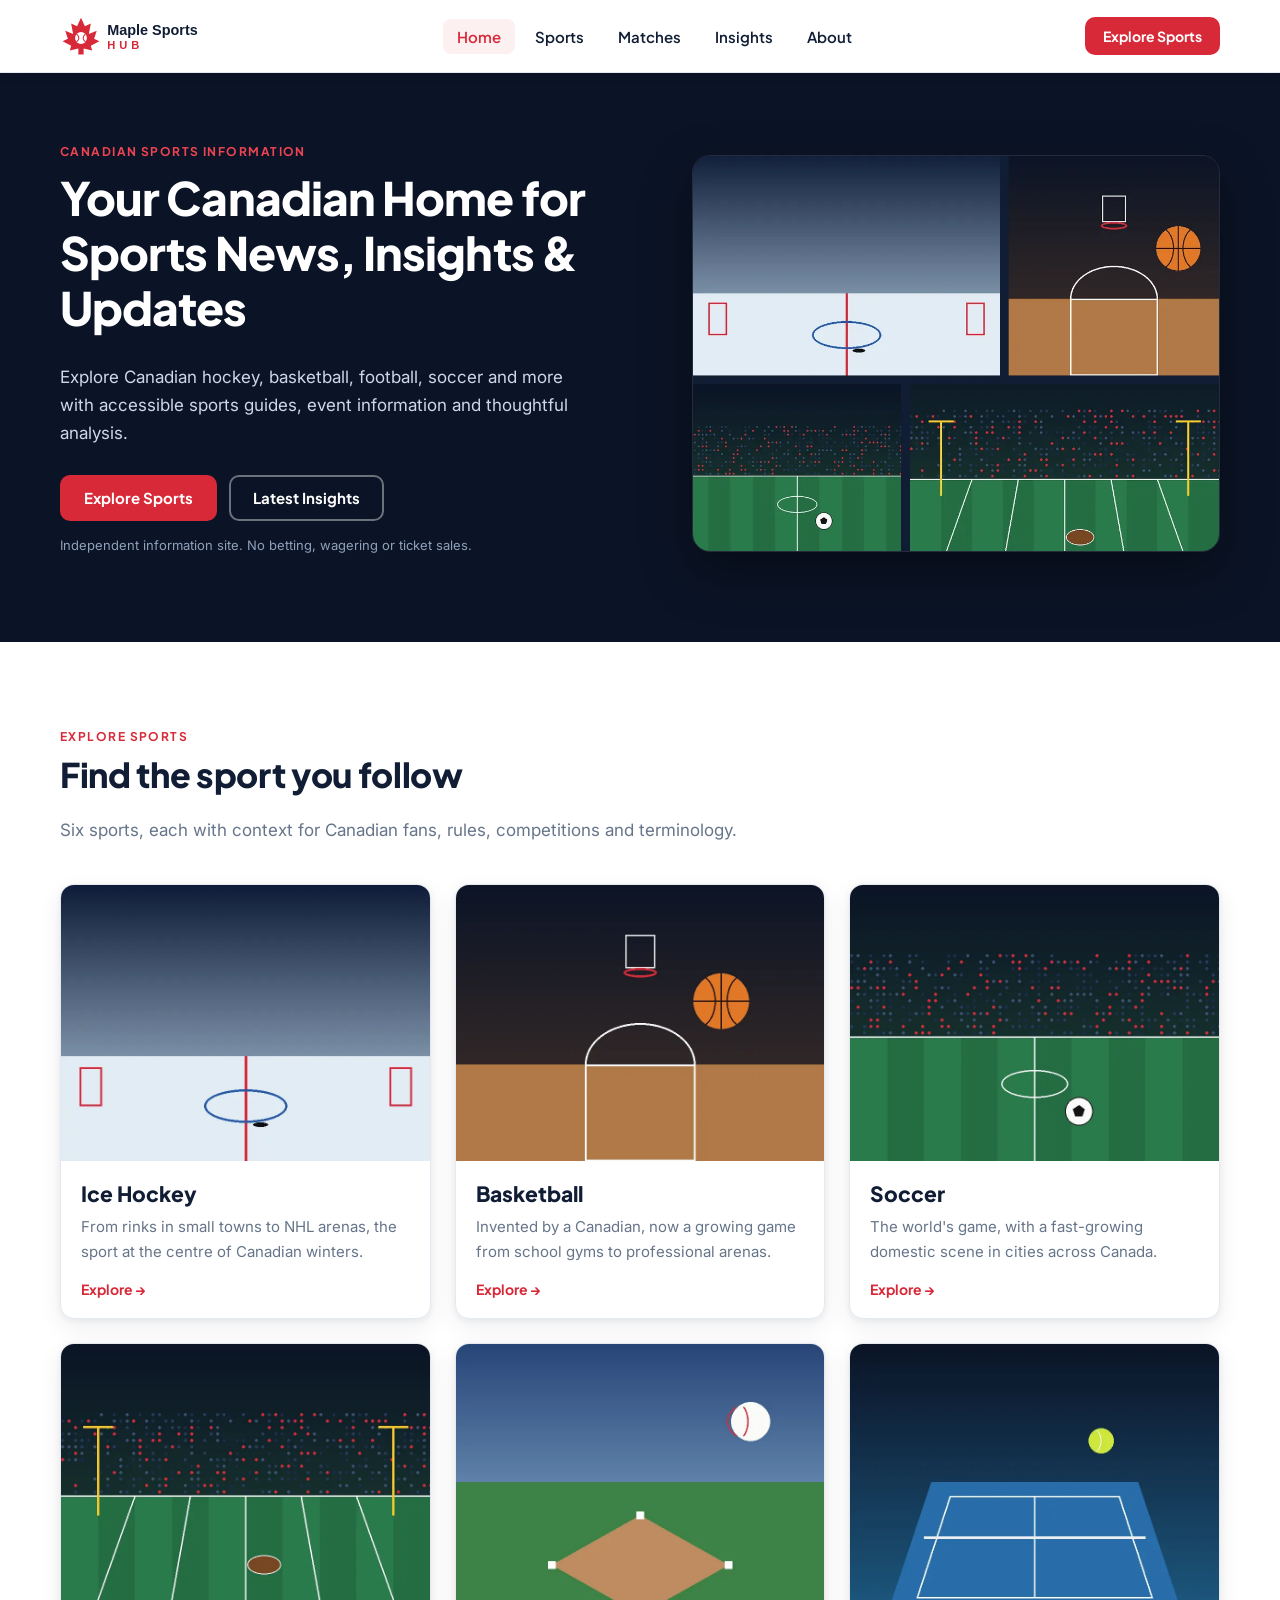
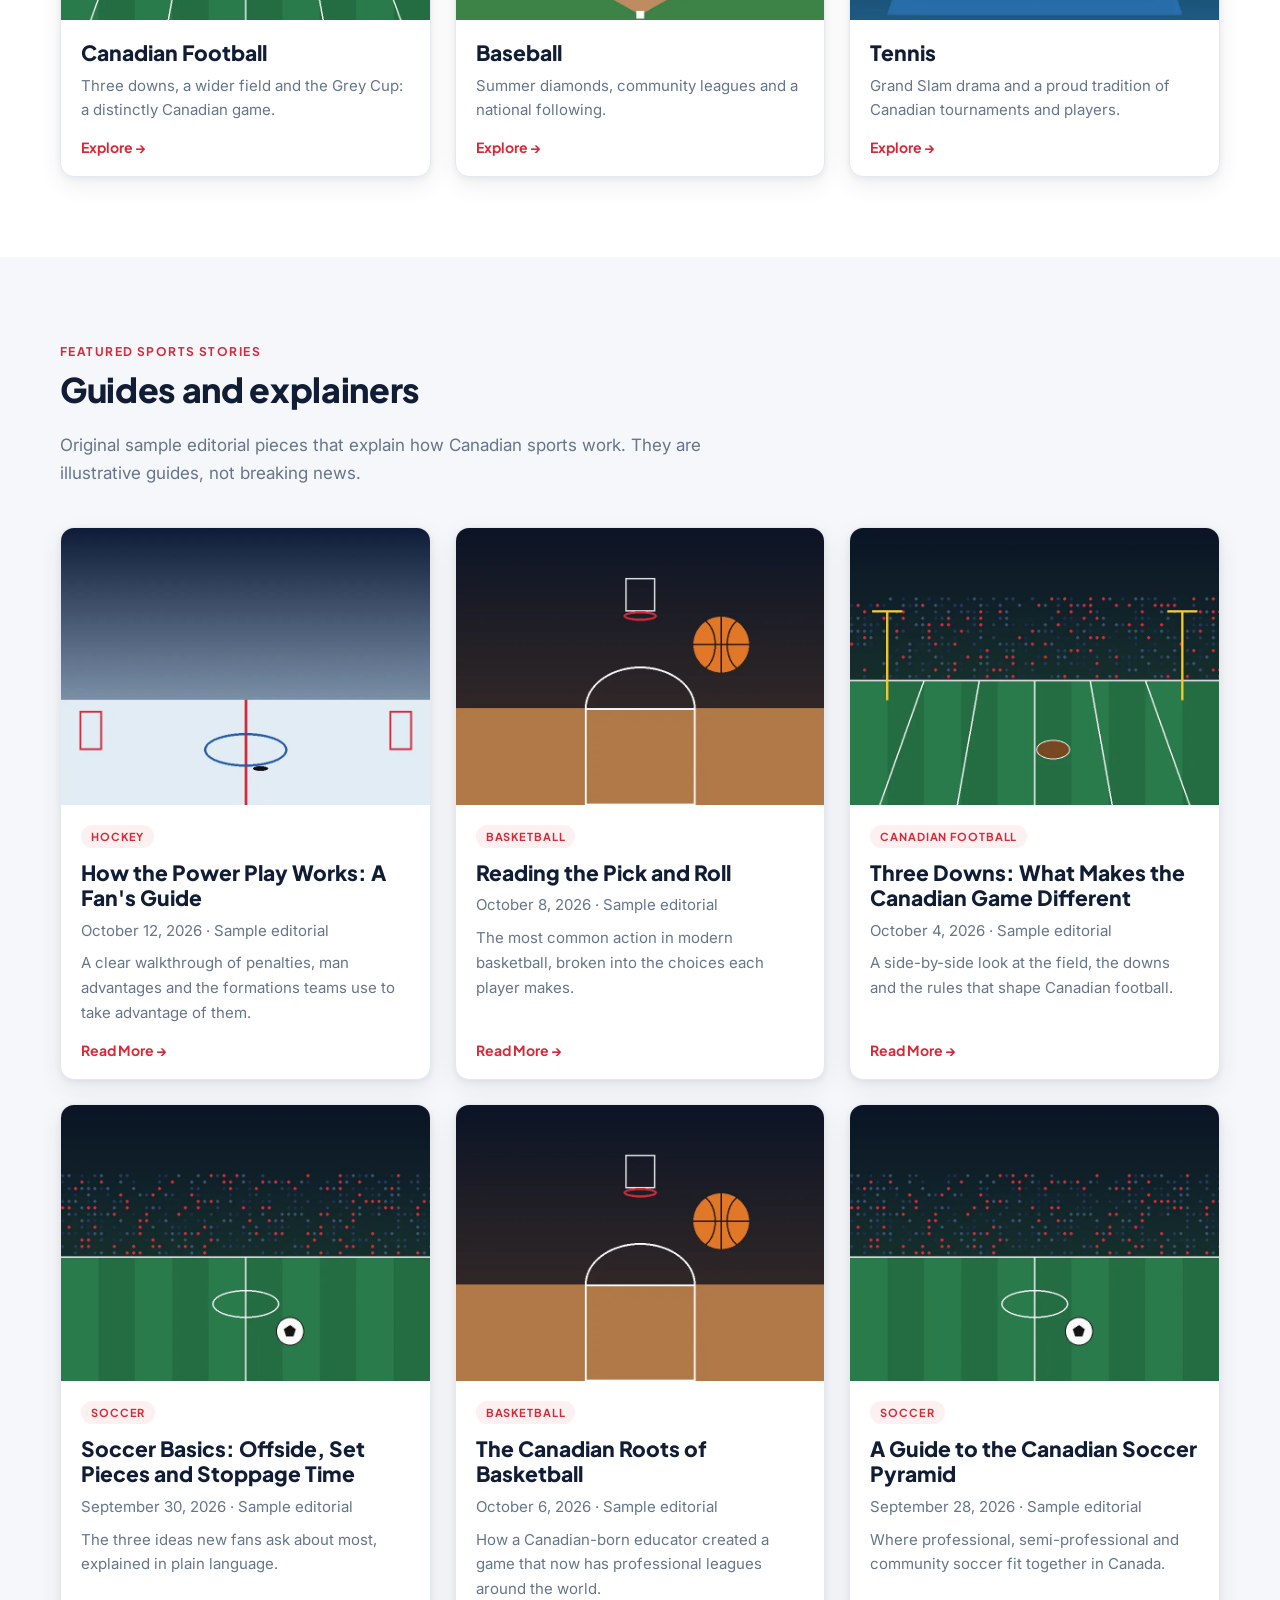
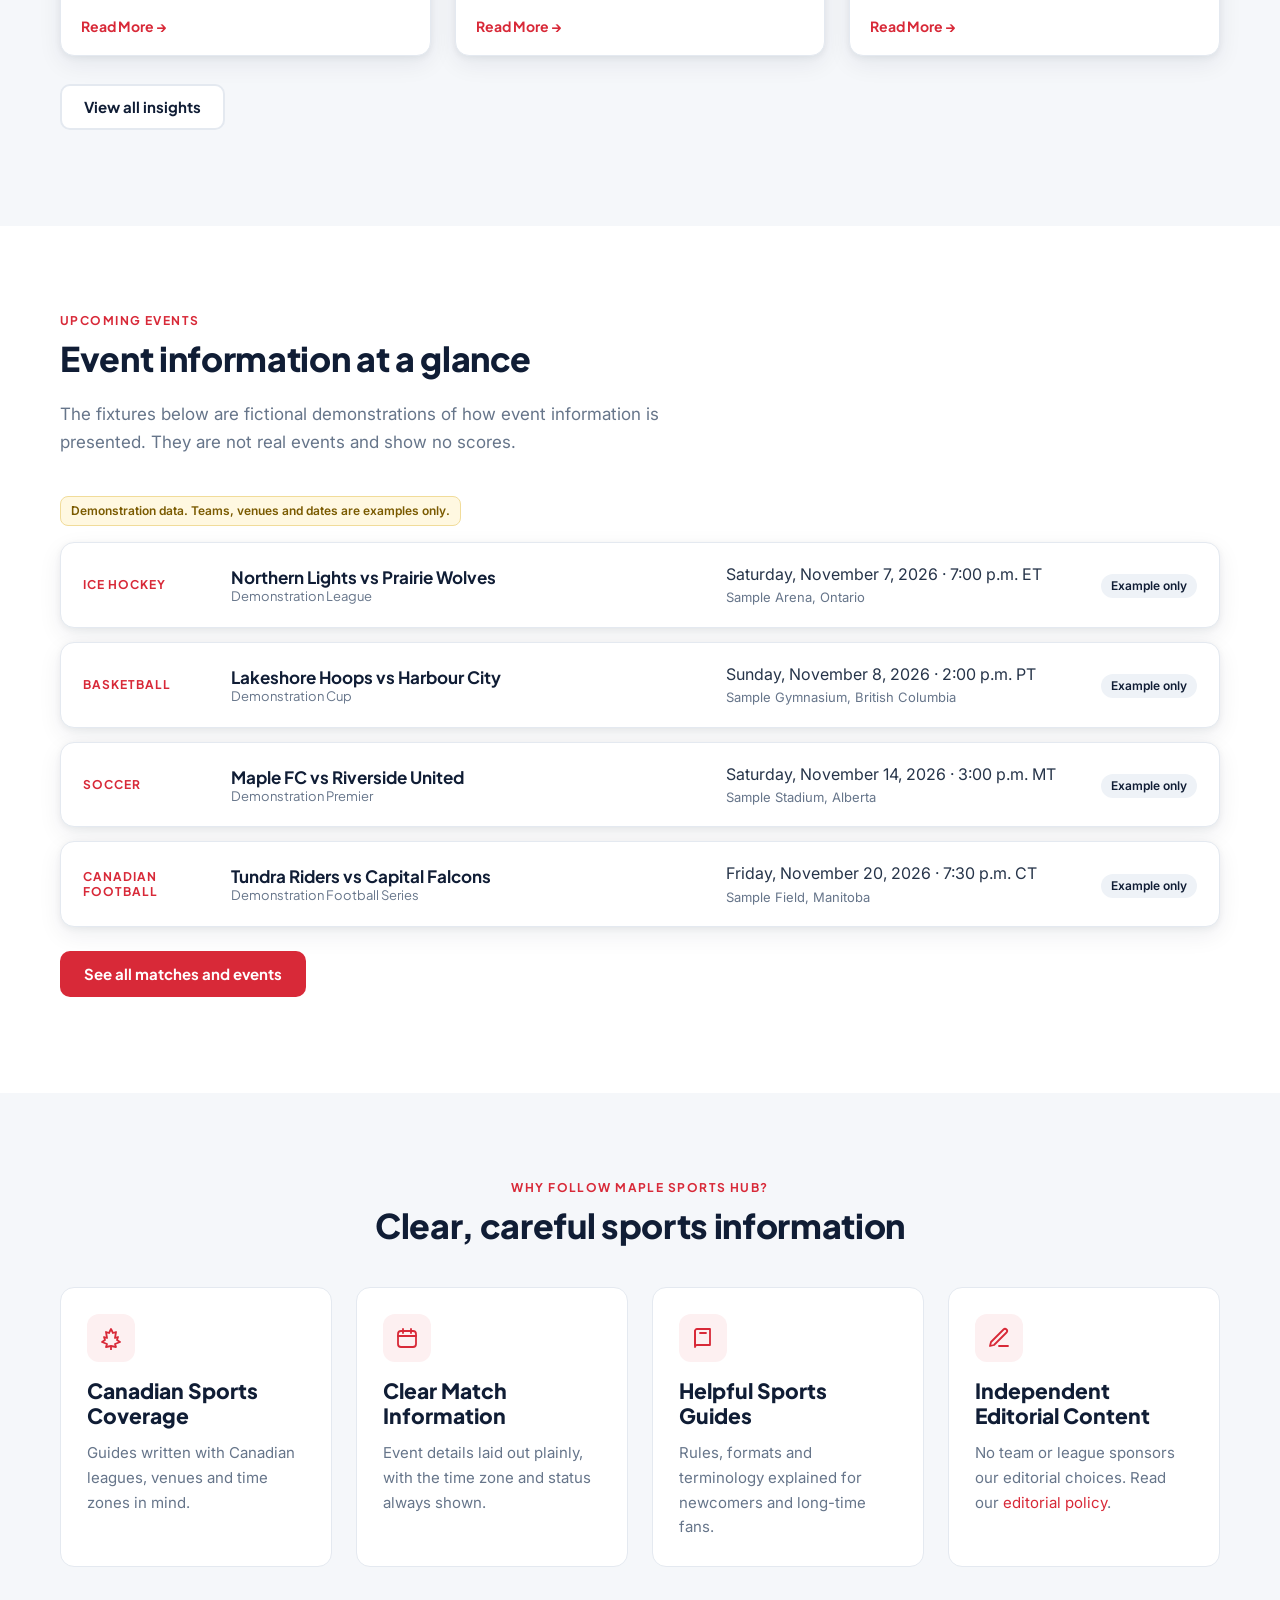
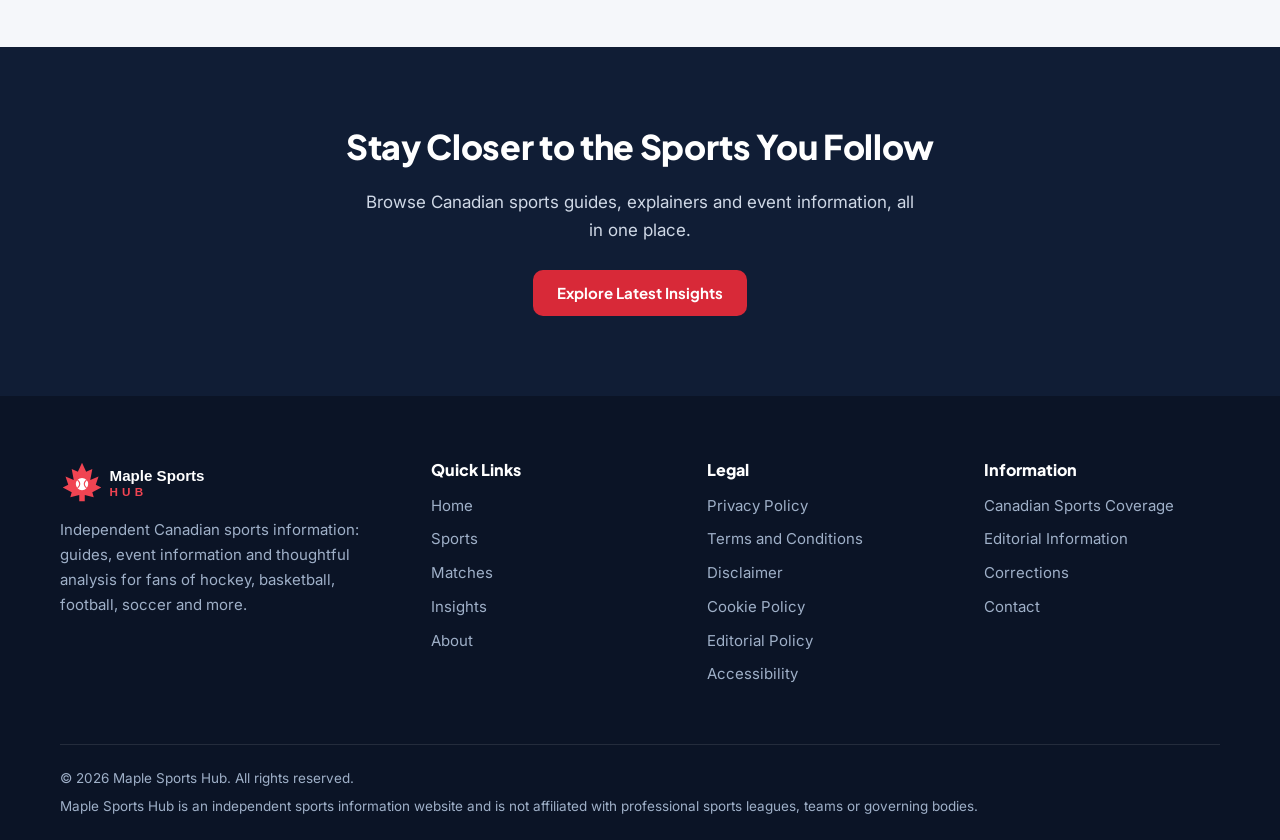
==== index.html @ 993fddc6 "Add files via upload" ====
<!DOCTYPE html>
<html lang="en-CA">
<head>
<meta charset="utf-8">
<meta name="viewport" content="width=device-width, initial-scale=1">
<title>Maple Sports Hub | Canadian Sports News, Guides & Insights</title>
<meta name="description" content="Explore Canadian hockey, basketball, football, soccer and more with accessible sports guides, event information and thoughtful analysis.">
<link rel="canonical" href="https://kritikatechbite.github.io/Tonysport/index.html">
<meta property="og:type" content="website"><meta property="og:site_name" content="Maple Sports Hub"><meta property="og:locale" content="en_CA">
<meta property="og:title" content="Maple Sports Hub | Canadian Sports News, Guides & Insights"><meta property="og:description" content="Explore Canadian hockey, basketball, football, soccer and more with accessible sports guides, event information and thoughtful analysis.">
<meta property="og:url" content="https://kritikatechbite.github.io/Tonysport/index.html"><meta property="og:image" content="https://kritikatechbite.github.io/Tonysport/assets/images/hero.webp">
<meta name="twitter:card" content="summary_large_image"><meta name="twitter:title" content="Maple Sports Hub | Canadian Sports News, Guides & Insights"><meta name="twitter:description" content="Explore Canadian hockey, basketball, football, soccer and more with accessible sports guides, event information and thoughtful analysis."><meta name="twitter:image" content="https://kritikatechbite.github.io/Tonysport/assets/images/hero.webp">
<meta name="theme-color" content="#101D35">
<link rel="icon" href="assets/images/favicon.svg" type="image/svg+xml"><link rel="icon" href="assets/images/favicon-32x32.png" sizes="32x32" type="image/png"><link rel="apple-touch-icon" href="assets/images/apple-touch-icon.png">
<link rel="preconnect" href="https://fonts.googleapis.com"><link rel="preconnect" href="https://fonts.gstatic.com" crossorigin>
<link href="https://fonts.googleapis.com/css2?family=Inter:wght@400;500;600&family=Plus+Jakarta+Sans:wght@600;700;800&display=swap" rel="stylesheet">
<link rel="stylesheet" href="assets/css/style.css"><link rel="stylesheet" href="assets/css/responsive.css">

<script type="application/ld+json">{"@context":"https://schema.org","@type":"WebSite","name":"Maple Sports Hub","url":"https://kritikatechbite.github.io/Tonysport/","inLanguage":"en-CA","description":"Independent Canadian sports information, guides and analysis."}</script>
</head>
<body>
<a class="skip" href="#main">Skip to main content</a>
<header class="site-header"><div class="container header-inner">
<a class="logo" href="index.html" aria-label="Maple Sports Hub home"><img src="assets/images/logo.svg" alt="Maple Sports Hub" width="156" height="40"></a>
<nav class="main-nav" id="site-nav" aria-label="Main"><ul class="nav-list"><li><a href="index.html" aria-current="page">Home</a></li><li><a href="sports.html">Sports</a></li><li><a href="matches.html">Matches</a></li><li><a href="insights.html">Insights</a></li><li><a href="about.html">About</a></li></ul></nav>
<a class="btn btn-primary btn-sm header-cta" href="sports.html">Explore Sports</a>
<button class="nav-toggle" aria-expanded="false" aria-controls="site-nav" aria-label="Open menu"><span></span></button>
</div></header>
<main id="main">
<section class="hero"><div class="container hero-grid">
<div><span class="eyebrow" style="color:#F04452">Canadian Sports Information</span>
<h1 class="fade-in">Your Canadian Home for Sports News, Insights &amp; Updates</h1>
<p class="lead fade-in d2">Explore Canadian hockey, basketball, football, soccer and more with accessible sports guides, event information and thoughtful analysis.</p>
<div class="hero-actions fade-in d2"><a class="btn btn-primary" href="sports.html">Explore Sports</a><a class="btn btn-outline" href="insights.html">Latest Insights</a></div>
<p class="hero-note">Independent information site. No betting, wagering or ticket sales.</p></div>
<div class="hero-img fade-in d2"><img src="assets/images/hero.webp" alt="Editorial collage illustrating ice hockey, basketball, soccer and football" width="960" height="720" fetchpriority="high"></div>
</div></section>
<section class="section"><div class="container">
<div class="section-head reveal"><span class="eyebrow">Explore Sports</span><h2>Find the sport you follow</h2><p>Six sports, each with context for Canadian fans, rules, competitions and terminology.</p></div>
<div class="grid g3 cards-2">
<a class="card reveal" href="sports.html#hockey" style="color:inherit"><img src="assets/images/hockey.webp" alt="Illustration representing ice hockey" width="800" height="600" loading="lazy"><div class="card-body"><h3>Ice Hockey</h3><p>From rinks in small towns to NHL arenas, the sport at the centre of Canadian winters.</p><span class="card-link" style="color:#D82938">Explore</span></div></a><a class="card reveal" href="sports.html#basketball" style="color:inherit"><img src="assets/images/basketball.webp" alt="Illustration representing basketball" width="800" height="600" loading="lazy"><div class="card-body"><h3>Basketball</h3><p>Invented by a Canadian, now a growing game from school gyms to professional arenas.</p><span class="card-link" style="color:#D82938">Explore</span></div></a><a class="card reveal" href="sports.html#soccer" style="color:inherit"><img src="assets/images/soccer.webp" alt="Illustration representing soccer" width="800" height="600" loading="lazy"><div class="card-body"><h3>Soccer</h3><p>The world's game, with a fast-growing domestic scene in cities across Canada.</p><span class="card-link" style="color:#D82938">Explore</span></div></a><a class="card reveal" href="sports.html#football" style="color:inherit"><img src="assets/images/football.webp" alt="Illustration representing canadian football" width="800" height="600" loading="lazy"><div class="card-body"><h3>Canadian Football</h3><p>Three downs, a wider field and the Grey Cup: a distinctly Canadian game.</p><span class="card-link" style="color:#D82938">Explore</span></div></a><a class="card reveal" href="sports.html#baseball" style="color:inherit"><img src="assets/images/baseball.webp" alt="Illustration representing baseball" width="800" height="600" loading="lazy"><div class="card-body"><h3>Baseball</h3><p>Summer diamonds, community leagues and a national following.</p><span class="card-link" style="color:#D82938">Explore</span></div></a><a class="card reveal" href="sports.html#tennis" style="color:inherit"><img src="assets/images/tennis.webp" alt="Illustration representing tennis" width="800" height="600" loading="lazy"><div class="card-body"><h3>Tennis</h3><p>Grand Slam drama and a proud tradition of Canadian tournaments and players.</p><span class="card-link" style="color:#D82938">Explore</span></div></a>
</div></div></section>
<section class="section alt"><div class="container">
<div class="section-head reveal"><span class="eyebrow">Featured Sports Stories</span><h2>Guides and explainers</h2><p>Original sample editorial pieces that explain how Canadian sports work. They are illustrative guides, not breaking news.</p></div>
<div class="grid g3"><article class="card reveal" id="a-hockey-power-play" data-cat="hockey"><img src="assets/images/hockey.webp" alt="Illustration for hockey article: How the Power Play Works: A Fan's Guide" width="800" height="600" loading="lazy"><div class="card-body"><span class="tag">Hockey</span><h3>How the Power Play Works: A Fan's Guide</h3><p class="meta">October 12, 2026 · Sample editorial</p><p>A clear walkthrough of penalties, man advantages and the formations teams use to take advantage of them.</p><a class="card-link" href="insights.html#a-hockey-power-play">Read More</a></div></article><article class="card reveal" id="a-basketball-pick-roll" data-cat="basketball"><img src="assets/images/basketball.webp" alt="Illustration for basketball article: Reading the Pick and Roll" width="800" height="600" loading="lazy"><div class="card-body"><span class="tag">Basketball</span><h3>Reading the Pick and Roll</h3><p class="meta">October 8, 2026 · Sample editorial</p><p>The most common action in modern basketball, broken into the choices each player makes.</p><a class="card-link" href="insights.html#a-basketball-pick-roll">Read More</a></div></article><article class="card reveal" id="a-cfl-downs" data-cat="football"><img src="assets/images/football.webp" alt="Illustration for canadian football article: Three Downs: What Makes the Canadian Game Different" width="800" height="600" loading="lazy"><div class="card-body"><span class="tag">Canadian Football</span><h3>Three Downs: What Makes the Canadian Game Different</h3><p class="meta">October 4, 2026 · Sample editorial</p><p>A side-by-side look at the field, the downs and the rules that shape Canadian football.</p><a class="card-link" href="insights.html#a-cfl-downs">Read More</a></div></article><article class="card reveal" id="a-soccer-offside" data-cat="soccer"><img src="assets/images/soccer.webp" alt="Illustration for soccer article: Soccer Basics: Offside, Set Pieces and Stoppage Time" width="800" height="600" loading="lazy"><div class="card-body"><span class="tag">Soccer</span><h3>Soccer Basics: Offside, Set Pieces and Stoppage Time</h3><p class="meta">September 30, 2026 · Sample editorial</p><p>The three ideas new fans ask about most, explained in plain language.</p><a class="card-link" href="insights.html#a-soccer-offside">Read More</a></div></article><article class="card reveal" id="a-naismith" data-cat="basketball"><img src="assets/images/basketball.webp" alt="Illustration for basketball article: The Canadian Roots of Basketball" width="800" height="600" loading="lazy"><div class="card-body"><span class="tag">Basketball</span><h3>The Canadian Roots of Basketball</h3><p class="meta">October 6, 2026 · Sample editorial</p><p>How a Canadian-born educator created a game that now has professional leagues around the world.</p><a class="card-link" href="insights.html#a-naismith">Read More</a></div></article><article class="card reveal" id="a-soccer-canada" data-cat="soccer"><img src="assets/images/soccer.webp" alt="Illustration for soccer article: A Guide to the Canadian Soccer Pyramid" width="800" height="600" loading="lazy"><div class="card-body"><span class="tag">Soccer</span><h3>A Guide to the Canadian Soccer Pyramid</h3><p class="meta">September 28, 2026 · Sample editorial</p><p>Where professional, semi-professional and community soccer fit together in Canada.</p><a class="card-link" href="insights.html#a-soccer-canada">Read More</a></div></article></div>
<p style="margin-top:28px"><a class="btn btn-ghost" href="insights.html">View all insights</a></p>
</div></section>
<section class="section"><div class="container">
<div class="section-head reveal"><span class="eyebrow">Upcoming Events</span><h2>Event information at a glance</h2><p>The fixtures below are fictional demonstrations of how event information is presented. They are not real events and show no scores.</p></div>
<span class="sample-badge">Demonstration data. Teams, venues and dates are examples only.</span>
<div class="event-list reveal"><div class="event" data-sport="hockey"><div class="sport">Ice Hockey</div><div class="teams">Northern Lights vs Prairie Wolves<small>Demonstration League</small></div><div>Saturday, November 7, 2026 · 7:00 p.m. ET<small>Sample Arena, Ontario</small></div><div><span class="status">Example only</span></div><div></div></div><div class="event" data-sport="basketball"><div class="sport">Basketball</div><div class="teams">Lakeshore Hoops vs Harbour City<small>Demonstration Cup</small></div><div>Sunday, November 8, 2026 · 2:00 p.m. PT<small>Sample Gymnasium, British Columbia</small></div><div><span class="status">Example only</span></div><div></div></div><div class="event" data-sport="soccer"><div class="sport">Soccer</div><div class="teams">Maple FC vs Riverside United<small>Demonstration Premier</small></div><div>Saturday, November 14, 2026 · 3:00 p.m. MT<small>Sample Stadium, Alberta</small></div><div><span class="status">Example only</span></div><div></div></div><div class="event" data-sport="football"><div class="sport">Canadian Football</div><div class="teams">Tundra Riders vs Capital Falcons<small>Demonstration Football Series</small></div><div>Friday, November 20, 2026 · 7:30 p.m. CT<small>Sample Field, Manitoba</small></div><div><span class="status">Example only</span></div><div></div></div></div>
<p style="margin-top:24px"><a class="btn btn-primary" href="matches.html">See all matches and events</a></p>
</div></section>
<section class="section alt"><div class="container">
<div class="section-head center reveal"><span class="eyebrow">Why Follow Maple Sports Hub?</span><h2>Clear, careful sports information</h2></div>
<div class="grid g4">
<div class="feature reveal"><div class="ico"><svg viewBox="0 0 24 24" fill="none" stroke="currentColor" stroke-width="1.8" stroke-linecap="round" stroke-linejoin="round" aria-hidden="true"><path d="M12 3l2 4 3-1-1 6 3-1-1 3 3 2-5 2 1 3-5-1v4h0v-4l-5 1 1-3-5-2 3-2-1-3 3 1-1-6 3 1z"/></svg></div><h3>Canadian Sports Coverage</h3><p>Guides written with Canadian leagues, venues and time zones in mind.</p></div>
<div class="feature reveal"><div class="ico"><svg viewBox="0 0 24 24" fill="none" stroke="currentColor" stroke-width="1.8" stroke-linecap="round" stroke-linejoin="round" aria-hidden="true"><rect x="3" y="5" width="18" height="16" rx="3"/><path d="M3 10h18M8 3v4M16 3v4"/></svg></div><h3>Clear Match Information</h3><p>Event details laid out plainly, with the time zone and status always shown.</p></div>
<div class="feature reveal"><div class="ico"><svg viewBox="0 0 24 24" fill="none" stroke="currentColor" stroke-width="1.8" stroke-linecap="round" stroke-linejoin="round" aria-hidden="true"><path d="M4 5a2 2 0 012-2h13v16H6a2 2 0 00-2 2z"/><path d="M4 19V5M9 7h6"/></svg></div><h3>Helpful Sports Guides</h3><p>Rules, formats and terminology explained for newcomers and long-time fans.</p></div>
<div class="feature reveal"><div class="ico"><svg viewBox="0 0 24 24" fill="none" stroke="currentColor" stroke-width="1.8" stroke-linecap="round" stroke-linejoin="round" aria-hidden="true"><path d="M12 20h9"/><path d="M16.5 3.5a2.1 2.1 0 013 3L7 19l-4 1 1-4z"/></svg></div><h3>Independent Editorial Content</h3><p>No team or league sponsors our editorial choices. Read our <a href="editorial-policy.html">editorial policy</a>.</p></div>
</div></div></section>
<section class="section dark cta"><div class="container reveal"><h2>Stay Closer to the Sports You Follow</h2><p>Browse Canadian sports guides, explainers and event information, all in one place.</p><a class="btn btn-primary" href="insights.html">Explore Latest Insights</a></div></section>
</main>
<footer class="site-footer"><div class="container">
<div class="footer-grid">
<div><a class="footer-logo" href="index.html" aria-label="Maple Sports Hub home"><img src="assets/images/logo-white.svg" alt="Maple Sports Hub" width="156" height="40" loading="lazy"></a>
<p>Independent Canadian sports information: guides, event information and thoughtful analysis for fans of hockey, basketball, football, soccer and more.</p></div>
<div><h3>Quick Links</h3><ul><li><a href="index.html">Home</a></li><li><a href="sports.html">Sports</a></li><li><a href="matches.html">Matches</a></li><li><a href="insights.html">Insights</a></li><li><a href="about.html">About</a></li></ul></div>
<div><h3>Legal</h3><ul><li><a href="privacy-policy.html">Privacy Policy</a></li><li><a href="terms-and-conditions.html">Terms and Conditions</a></li><li><a href="disclaimer.html">Disclaimer</a></li><li><a href="cookie-policy.html">Cookie Policy</a></li><li><a href="editorial-policy.html">Editorial Policy</a></li><li><a href="accessibility.html">Accessibility</a></li></ul></div>
<div><h3>Information</h3><ul><li><a href="sports.html">Canadian Sports Coverage</a></li><li><a href="editorial-policy.html">Editorial Information</a></li><li><a href="about.html#corrections">Corrections</a></li><li><a href="about.html#contact">Contact</a></li></ul></div>
</div>
<div class="footer-bottom"><p>&copy; <span class="year">2026</span> Maple Sports Hub. All rights reserved.</p>
<p>Maple Sports Hub is an independent sports information website and is not affiliated with professional sports leagues, teams or governing bodies.</p></div>
</div></footer>
<script src="assets/js/main.js" defer></script>
</body>
</html>
---- assets/css/style.css ----
:root{--navy:#101D35;--deep:#0B1426;--red:#D82938;--ared:#F04452;--light:#F5F7FA;--white:#fff;--text:#263449;--muted:#66758A;--border:#E4E9F0;--shadow:0 2px 6px rgba(16,29,53,.06),0 8px 24px rgba(16,29,53,.07);--r:14px;--max:1200px}
*,*::before,*::after{box-sizing:border-box}
html{scroll-behavior:smooth;-webkit-text-size-adjust:100%}
body{margin:0;font-family:Inter,system-ui,-apple-system,"Segoe UI",Roboto,Arial,sans-serif;font-size:16px;line-height:1.65;color:var(--text);background:var(--white);overflow-x:hidden}
img{max-width:100%;height:auto;display:block}
a{color:var(--red);text-decoration:none;transition:color .2s}
a:hover{color:var(--navy)}
h1,h2,h3,h4{font-family:"Plus Jakarta Sans",Inter,system-ui,sans-serif;color:var(--navy);line-height:1.2;margin:0 0 .6em;font-weight:800}
h1{font-size:46px;letter-spacing:-.02em}h2{font-size:34px;letter-spacing:-.01em}h3{font-size:21px}h4{font-size:17px}
p{margin:0 0 1em}
ul{padding-left:1.2em}
:focus-visible{outline:3px solid var(--ared);outline-offset:2px;border-radius:4px}
.skip{position:absolute;left:-999px;top:8px;background:var(--navy);color:#fff;padding:8px 14px;border-radius:8px;z-index:200}
.skip:focus{left:8px;color:#fff}
.container{width:100%;max-width:var(--max);margin:0 auto;padding:0 20px}
.section{padding:80px 0}.section.alt{background:var(--light)}.section.dark{background:var(--navy);color:#cfd8e6}.section.dark h2,.section.dark h3{color:#fff}
.eyebrow{display:inline-block;font:700 12px/1 "Plus Jakarta Sans",sans-serif;letter-spacing:.12em;text-transform:uppercase;color:var(--red);margin-bottom:12px}
.section-head{max-width:680px;margin-bottom:40px}.section-head.center{margin-left:auto;margin-right:auto;text-align:center}
.section-head p{color:var(--muted);font-size:17px}
/* buttons */
.btn{display:inline-flex;align-items:center;justify-content:center;gap:8px;padding:12px 22px;border-radius:10px;font:700 15px/1.2 "Plus Jakarta Sans",sans-serif;border:2px solid transparent;cursor:pointer;transition:transform .2s,background .2s,color .2s,border-color .2s,box-shadow .2s}
.btn-primary{background:var(--red);color:#fff}.btn-primary:hover{background:var(--ared);color:#fff;transform:translateY(-2px);box-shadow:0 8px 18px rgba(216,41,56,.28)}
.btn-outline{border-color:rgba(255,255,255,.4);color:#fff}.btn-outline:hover{background:#fff;color:var(--navy)}
.btn-ghost{border-color:var(--border);color:var(--navy);background:#fff}.btn-ghost:hover{border-color:var(--navy);color:var(--navy)}
.btn-sm{padding:9px 16px;font-size:14px}
/* header */
.site-header{position:sticky;top:0;z-index:100;background:rgba(255,255,255,.97);backdrop-filter:blur(8px);border-bottom:1px solid var(--border);box-shadow:0 2px 12px rgba(16,29,53,.06)}
.header-inner{display:flex;align-items:center;justify-content:space-between;gap:20px;height:72px}
.logo img{height:42px;width:auto}
.nav-list{display:flex;gap:6px;list-style:none;margin:0;padding:0}
.nav-list a{display:block;padding:8px 14px;border-radius:8px;color:var(--navy);font:600 15px "Plus Jakarta Sans",sans-serif}
.nav-list a:hover,.nav-list a[aria-current="page"]{color:var(--red);background:#fdf0f1}
.nav-toggle{display:none;background:none;border:1px solid var(--border);border-radius:10px;width:44px;height:44px;cursor:pointer;padding:0;position:relative}
.nav-toggle span,.nav-toggle span::before,.nav-toggle span::after{position:absolute;left:11px;width:20px;height:2px;background:var(--navy);border-radius:2px;transition:transform .3s,opacity .2s;content:""}
.nav-toggle span{top:20px}.nav-toggle span::before{left:0;top:-6px}.nav-toggle span::after{left:0;top:6px}
.nav-toggle[aria-expanded="true"] span{background:transparent}
.nav-toggle[aria-expanded="true"] span::before{transform:translateY(6px) rotate(45deg)}
.nav-toggle[aria-expanded="true"] span::after{transform:translateY(-6px) rotate(-45deg)}
/* hero */
.hero{background:var(--deep);color:#cfd8e6;padding:64px 0 72px;overflow:hidden}
.hero-grid{display:grid;grid-template-columns:1.05fr .95fr;gap:48px;align-items:center}
.hero h1{color:#fff}.hero .lead{font-size:17px;max-width:520px;margin-bottom:28px}
.hero-actions{display:flex;flex-wrap:wrap;gap:12px}
.hero-img{border-radius:18px;overflow:hidden;box-shadow:0 20px 50px rgba(0,0,0,.4);border:1px solid rgba(255,255,255,.1)}
.hero-note{font-size:13px;color:#8fa0ba;margin-top:14px}
.fade-in{opacity:0;transform:translateY(16px);animation:fadeUp .7s ease forwards}.fade-in.d2{animation-delay:.15s}
@keyframes fadeUp{to{opacity:1;transform:none}}
.reveal{opacity:0;transform:translateY(18px);transition:opacity .6s ease,transform .6s ease}.reveal.in{opacity:1;transform:none}
/* page hero */
.page-hero{background:var(--navy);color:#cfd8e6;padding:56px 0}
.page-hero h1{color:#fff;font-size:42px;margin-bottom:.4em}.page-hero p{max-width:680px;font-size:17px;margin:0}
.breadcrumb{font-size:14px;margin-bottom:16px;color:#8fa0ba}.breadcrumb a{color:#cfd8e6}.breadcrumb a:hover{color:#fff}.breadcrumb span{margin:0 6px}
/* grids & cards */
.grid{display:grid;gap:24px}.g3{grid-template-columns:repeat(3,1fr)}.g2{grid-template-columns:repeat(2,1fr)}.g4{grid-template-columns:repeat(4,1fr)}
.card{background:#fff;border:1px solid var(--border);border-radius:var(--r);overflow:hidden;box-shadow:var(--shadow);transition:transform .25s,box-shadow .25s;display:flex;flex-direction:column}
.card:hover{transform:translateY(-5px);box-shadow:0 4px 10px rgba(16,29,53,.08),0 18px 36px rgba(16,29,53,.12)}
.card img{width:100%;aspect-ratio:4/3;object-fit:cover}
.card-body{padding:20px;display:flex;flex-direction:column;flex:1}
.card-body h3{margin-bottom:.4em}.card-body p{color:var(--muted);font-size:15px}
.card-link{margin-top:auto;font:700 14px "Plus Jakarta Sans",sans-serif}
.card-link::after{content:" →"}
.tag{display:inline-block;align-self:flex-start;background:#fdf0f1;color:var(--red);font:700 11px/1 "Plus Jakarta Sans",sans-serif;letter-spacing:.08em;text-transform:uppercase;padding:6px 10px;border-radius:999px;margin-bottom:12px}
.meta{font-size:13px;color:var(--muted);margin-bottom:8px}
.sample-badge{display:inline-block;font-size:12px;font-weight:600;background:#fff8e1;color:#7a5a00;border:1px solid #f1dc9a;border-radius:8px;padding:4px 10px;margin-bottom:16px}
/* events */
.event-list{display:grid;gap:14px}
.event{display:grid;grid-template-columns:130px 1.6fr 1.2fr 1fr auto;gap:18px;align-items:center;background:#fff;border:1px solid var(--border);border-radius:var(--r);padding:18px 22px;box-shadow:var(--shadow);transition:transform .2s}
.event:hover{transform:translateY(-3px)}
.event .sport{font:700 12px "Plus Jakarta Sans",sans-serif;letter-spacing:.08em;text-transform:uppercase;color:var(--red)}
.event .teams{font:700 17px "Plus Jakarta Sans",sans-serif;color:var(--navy)}
.event small{display:block;color:var(--muted);font-size:13px;font-weight:400}
.status{display:inline-block;font:600 12px/1 Inter,sans-serif;padding:6px 10px;border-radius:999px;background:#eef2f7;color:var(--navy);white-space:nowrap}
.event[hidden]{display:none}
/* features */
.feature{background:#fff;border-radius:var(--r);padding:26px;border:1px solid var(--border)}
.feature .ico{width:48px;height:48px;border-radius:12px;background:#fdf0f1;color:var(--red);display:grid;place-items:center;margin-bottom:16px}
.feature .ico svg{width:24px;height:24px}
.feature p{color:var(--muted);font-size:15px;margin:0}
/* cta */
.cta{text-align:center}.cta p{max-width:560px;margin:0 auto 26px;font-size:17px}
/* split */
.split{display:grid;grid-template-columns:1fr 1fr;gap:48px;align-items:center;margin-bottom:64px}
.split.rev .split-img{order:2}
.split-img img{border-radius:var(--r);box-shadow:var(--shadow);width:100%;aspect-ratio:4/3;object-fit:cover}
.facts{display:grid;grid-template-columns:1fr 1fr;gap:16px;margin:20px 0}
.facts div{background:var(--light);border-radius:12px;padding:14px 16px;font-size:14.5px}.facts h4{margin:0 0 4px;font-size:14px;color:var(--red)}
.facts ul{margin:0;padding-left:1.1em}
.subnav{position:sticky;top:72px;z-index:50;background:#fff;border-bottom:1px solid var(--border)}
.subnav ul{display:flex;gap:8px;list-style:none;margin:0;padding:10px 0;overflow-x:auto;scrollbar-width:thin}
.subnav a{display:block;white-space:nowrap;padding:8px 14px;border:1px solid var(--border);border-radius:999px;color:var(--navy);font:600 14px "Plus Jakarta Sans",sans-serif}
.subnav a:hover{border-color:var(--red);color:var(--red)}
/* filters */
.filters{display:flex;flex-wrap:wrap;gap:8px;margin-bottom:26px}
.chip{border:1px solid var(--border);background:#fff;color:var(--navy);border-radius:999px;padding:9px 16px;font:600 14px "Plus Jakarta Sans",sans-serif;cursor:pointer;transition:all .2s}
.chip:hover{border-color:var(--red);color:var(--red)}
.chip[aria-pressed="true"]{background:var(--navy);border-color:var(--navy);color:#fff}
.empty{padding:24px;text-align:center;color:var(--muted);background:var(--light);border-radius:12px}
.feature-story{display:grid;grid-template-columns:1.2fr 1fr;border-radius:18px;overflow:hidden;background:var(--navy);color:#cfd8e6;box-shadow:var(--shadow)}
.feature-story img{width:100%;height:100%;object-fit:cover;min-height:280px}
.feature-story div{padding:36px}.feature-story h2{color:#fff;font-size:30px}.feature-story .tag{background:rgba(255,255,255,.12);color:#fff}
/* faq */
.faq details{background:#fff;border:1px solid var(--border);border-radius:12px;padding:0 20px;margin-bottom:12px}
.faq summary{cursor:pointer;padding:16px 0;font:700 16px "Plus Jakarta Sans",sans-serif;color:var(--navy);list-style:none;display:flex;justify-content:space-between;gap:12px}
.faq summary::after{content:"+";color:var(--red);font-size:22px;line-height:1}
.faq details[open] summary::after{content:"−"}
.faq summary::-webkit-details-marker{display:none}
.faq details p{color:var(--muted);padding-bottom:6px}
.info-table{width:100%;border-collapse:collapse;font-size:15px}
.info-table th,.info-table td{text-align:left;padding:12px 14px;border-bottom:1px solid var(--border);vertical-align:top}
.info-table th{background:var(--light);font:700 13px "Plus Jakarta Sans",sans-serif;color:var(--navy);text-transform:uppercase;letter-spacing:.06em}
.table-wrap{overflow-x:auto;border:1px solid var(--border);border-radius:12px;background:#fff}
/* legal */
.legal{max-width:820px;margin:0 auto;padding:56px 20px 80px}
.legal h1{font-size:40px}.legal h2{font-size:26px;margin-top:2em;padding-top:.2em}.legal h3{font-size:19px;margin-top:1.4em}
.legal .updated{color:var(--muted);font-size:14px;margin-bottom:24px}
.legal .breadcrumb{color:var(--muted)}.legal .breadcrumb a{color:var(--muted)}.legal .breadcrumb a:hover{color:var(--red)}
.legal .intro{font-size:18px;color:var(--navy)}
.legal ul{margin-bottom:1em}.legal li{margin-bottom:.4em}
.toc{background:var(--light);border-radius:12px;padding:18px 22px;margin:24px 0}.toc h2{font-size:16px;margin:0 0 8px;padding:0}.toc ol{margin:0;padding-left:1.2em;columns:2}.toc li{margin-bottom:4px}
.legal-links{display:flex;flex-wrap:wrap;gap:8px;margin-top:40px;padding-top:24px;border-top:1px solid var(--border)}
/* footer */
.site-footer{background:var(--deep);color:#9fb0c8;padding:64px 0 0;font-size:15px}
.footer-grid{display:grid;grid-template-columns:1.4fr 1fr 1fr 1fr;gap:40px}
.site-footer h3{color:#fff;font-size:16px;margin-bottom:14px}
.site-footer ul{list-style:none;margin:0;padding:0}.site-footer li{margin-bottom:9px}
.site-footer a{color:#9fb0c8}.site-footer a:hover{color:#fff}
.footer-logo img{height:44px;width:auto;margin-bottom:14px}
.footer-bottom{border-top:1px solid rgba(255,255,255,.1);margin-top:48px;padding:22px 0;font-size:13.5px;display:grid;gap:6px}
.footer-bottom p{margin:0}
@media (prefers-reduced-motion:reduce){*,*::before,*::after{animation:none!important;transition:none!important;scroll-behavior:auto!important}.fade-in,.reveal{opacity:1;transform:none}}
[hidden]{display:none!important}
.note-box{background:#fff8e1;border:1px solid #f1dc9a;color:#6b5000;border-radius:12px;padding:14px 18px;font-size:14.5px;margin:20px 0}
.article-more summary{cursor:pointer;color:var(--red);font:700 14px "Plus Jakarta Sans",sans-serif;list-style:none}
.article-more summary::-webkit-details-marker{display:none}
.article-more summary::after{content:" →"}
.article-more[open] summary::after{content:" ↑"}
.article-more p{margin-top:12px;font-size:15px;color:var(--text)}
.article-more{margin-top:auto}
.term-list{display:grid;grid-template-columns:repeat(2,1fr);gap:12px 28px;margin:0}.term-list dt{font-weight:700;color:var(--navy)}.term-list dd{margin:0 0 6px;color:var(--muted);font-size:15px}
.venue{background:#fff;border:1px solid var(--border);border-radius:var(--r);padding:22px}
@media (max-width:640px){.term-list{grid-template-columns:1fr}}
.event>div:empty{display:none}
.event{grid-template-columns:130px 1.6fr 1.2fr auto}
---- assets/css/responsive.css ----
@media (max-width:1024px){
h1{font-size:36px}h2{font-size:30px}.page-hero h1{font-size:34px}
.section{padding:64px 0}
.hero-grid{gap:32px}
.g3{grid-template-columns:repeat(2,1fr)}.g4{grid-template-columns:repeat(2,1fr)}
.event{grid-template-columns:110px 1fr 1fr;row-gap:8px}.event .btn,.event .status-wrap{grid-column:auto}
.footer-grid{grid-template-columns:1fr 1fr}
.feature-story{grid-template-columns:1fr}
.split{gap:32px}
}
@media (max-width:820px){
.nav-toggle{display:block}
.header-cta{display:none}
.main-nav{position:absolute;left:0;right:0;top:72px;background:#fff;border-bottom:1px solid var(--border);box-shadow:0 12px 24px rgba(16,29,53,.1);max-height:0;overflow:hidden;opacity:0;visibility:hidden;transition:max-height .35s ease,opacity .25s,visibility .35s}
.main-nav.open{max-height:420px;opacity:1;visibility:visible}
.nav-list{flex-direction:column;padding:12px 20px 18px;gap:2px}
.nav-list a{padding:12px 14px;font-size:16px}
.hero-grid,.split,.feature-story{grid-template-columns:1fr}
.split.rev .split-img{order:0}
.hero{padding:40px 0 48px}
.hero-img{order:-1;max-height:300px}.hero-img img{width:100%;height:300px;object-fit:cover}
.toc ol{columns:1}
}
@media (max-width:640px){
body{font-size:15.5px}
h1{font-size:28px}h2{font-size:25px}h3{font-size:19px}.page-hero h1{font-size:28px}.legal h1{font-size:28px}.legal h2{font-size:22px}
.section{padding:48px 0}.section-head{margin-bottom:28px}
.container{padding:0 16px}
.g3,.g2,.g4{grid-template-columns:1fr}
.g3.cards-2{grid-template-columns:1fr 1fr;gap:12px}.cards-2 .card-body{padding:12px}.cards-2 h3{font-size:16px}.cards-2 .card-body p{display:none}
.event{grid-template-columns:1fr;padding:16px}
.footer-grid{grid-template-columns:1fr;gap:28px}
.facts{grid-template-columns:1fr}
.feature-story div{padding:22px}.feature-story h2{font-size:23px}
.btn{padding:11px 18px;font-size:14.5px}
.hero-actions .btn{flex:1 1 140px}
.logo img{height:36px}
.subnav{top:72px}
}
@media (max-width:360px){h1{font-size:25px}.hero-actions .btn{flex-basis:100%}}
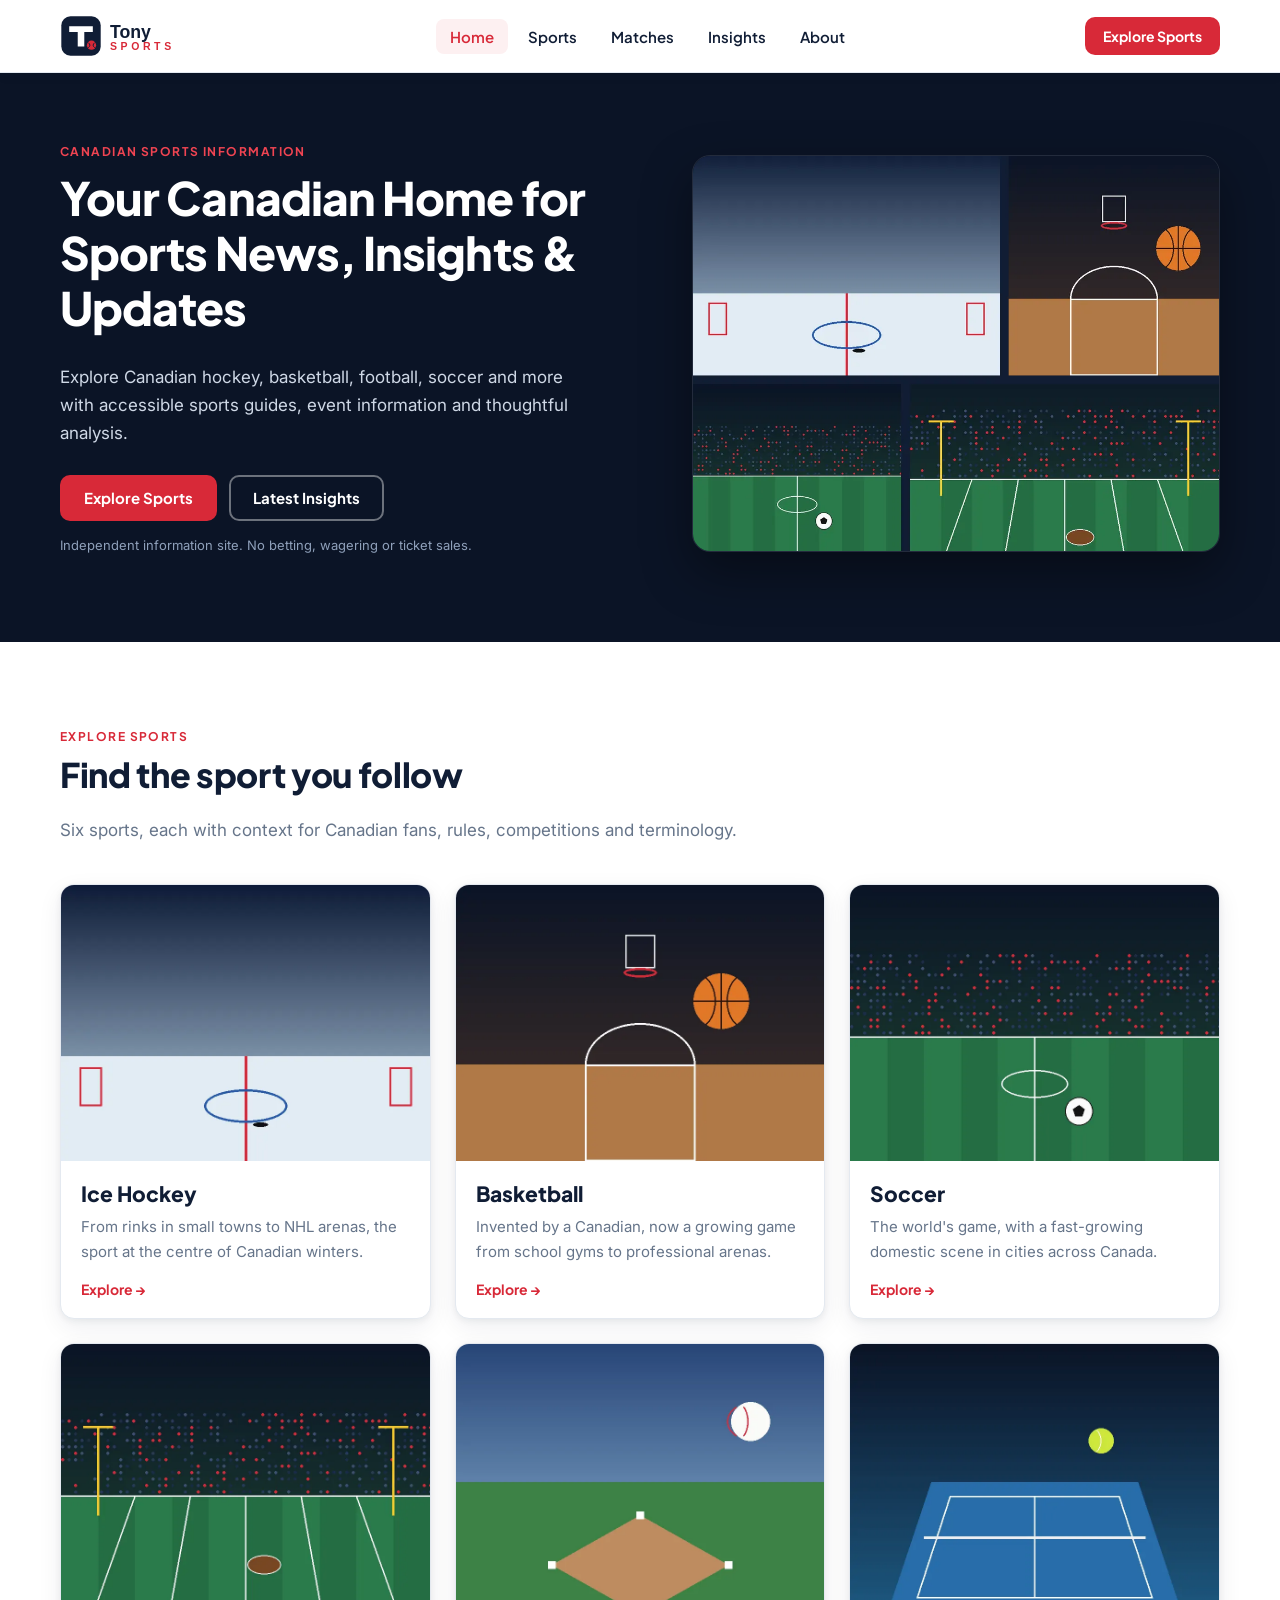
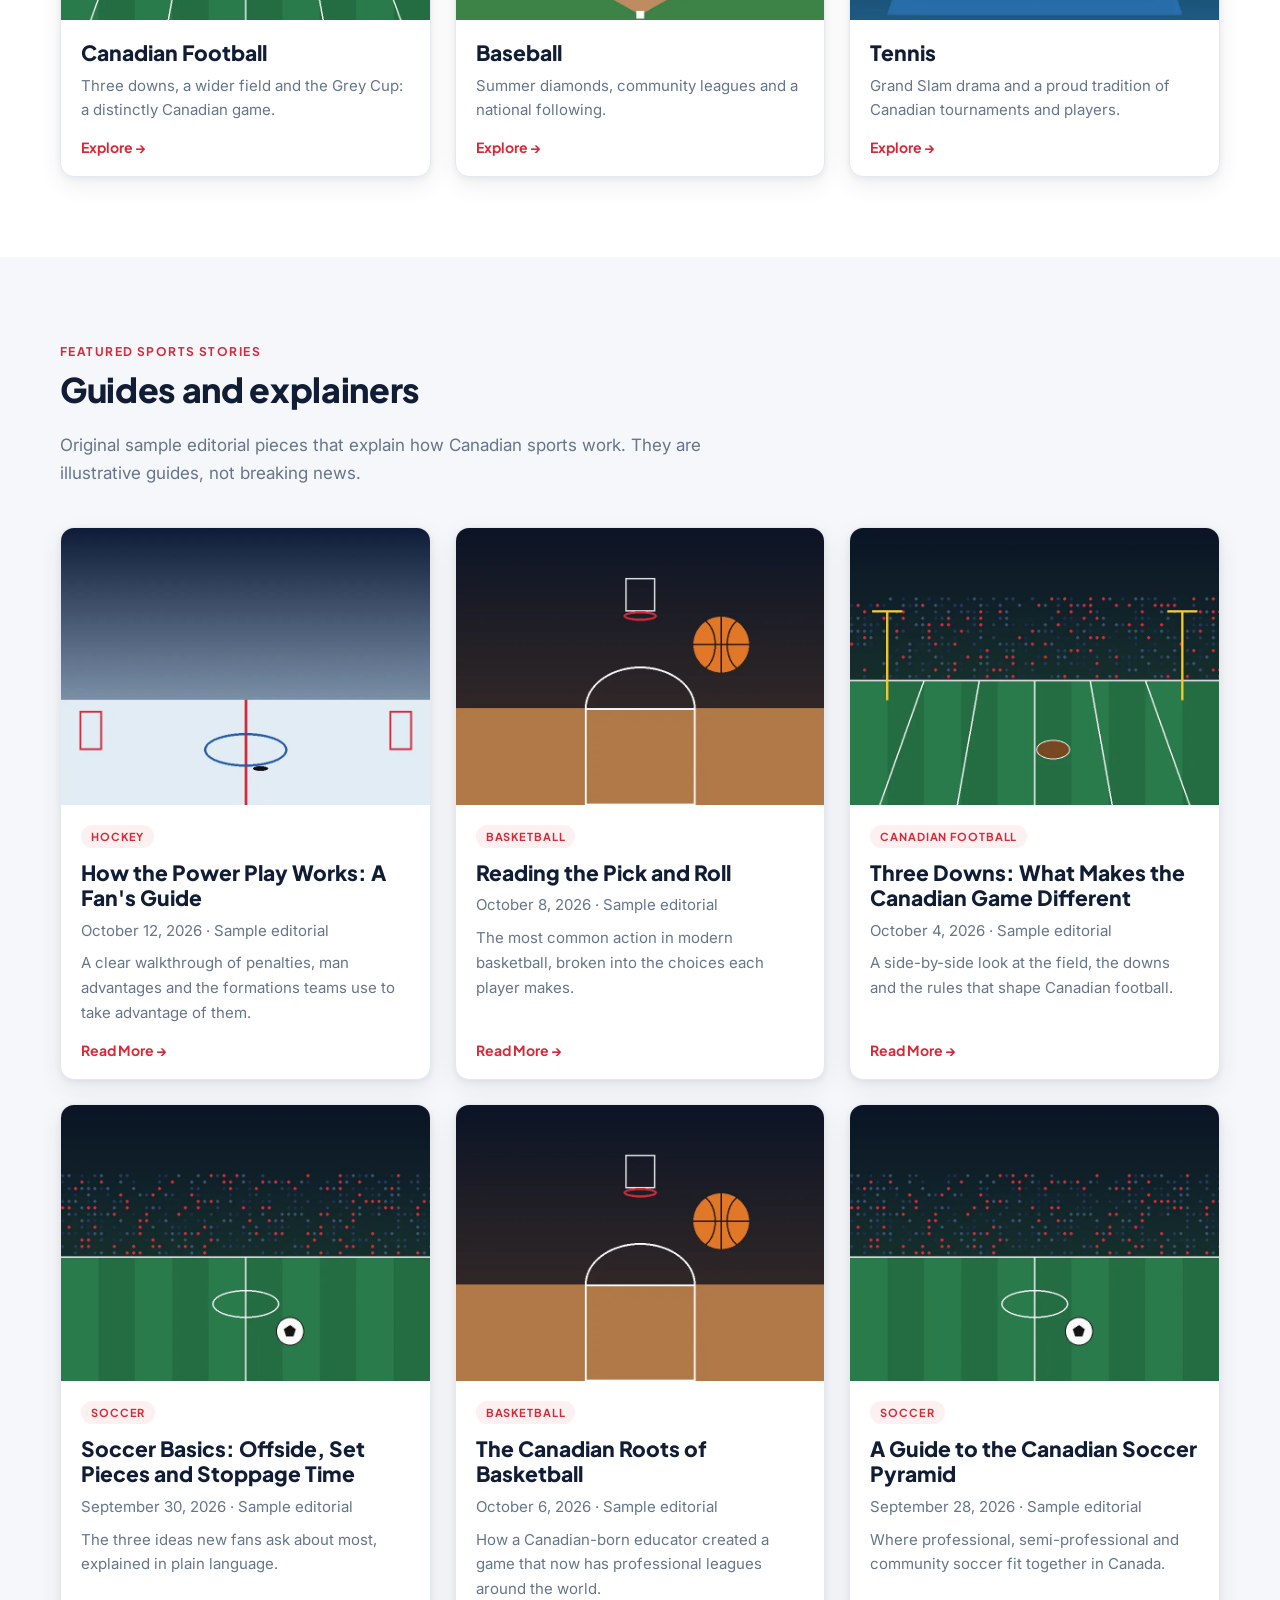
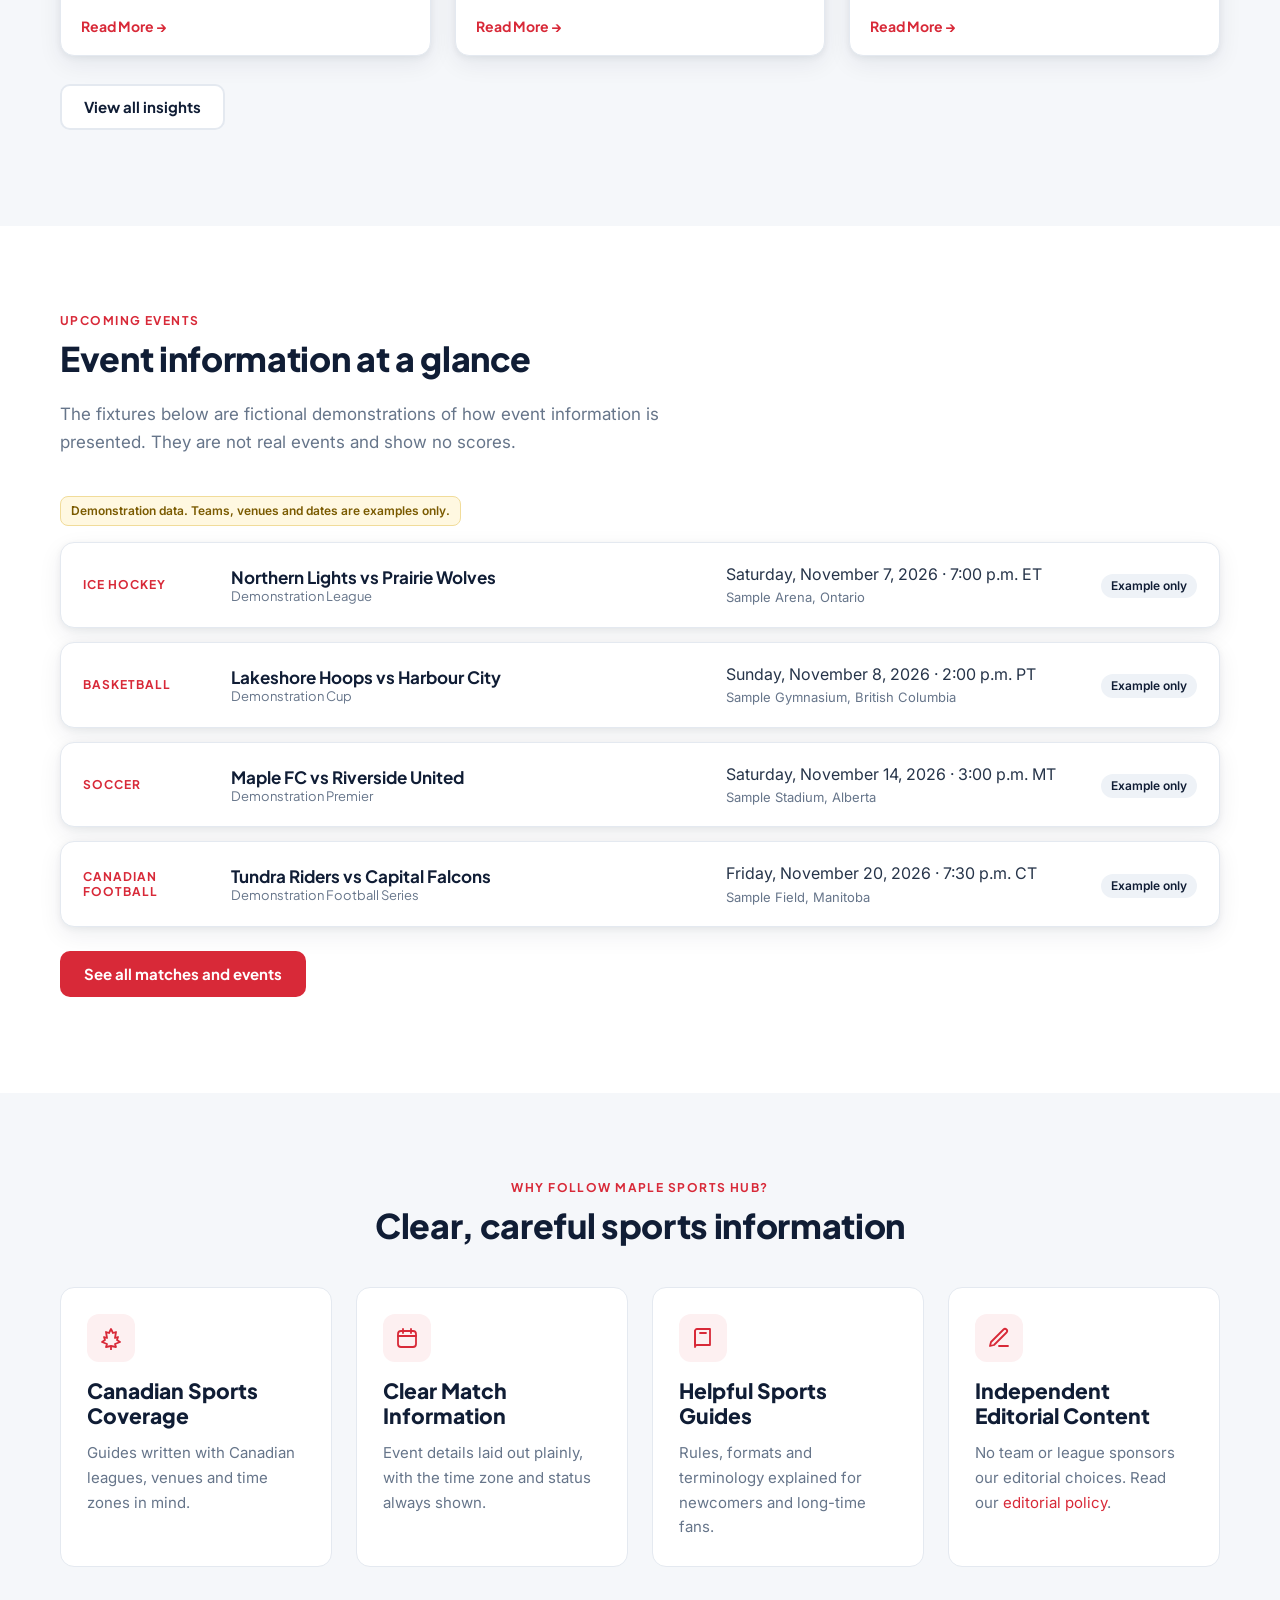
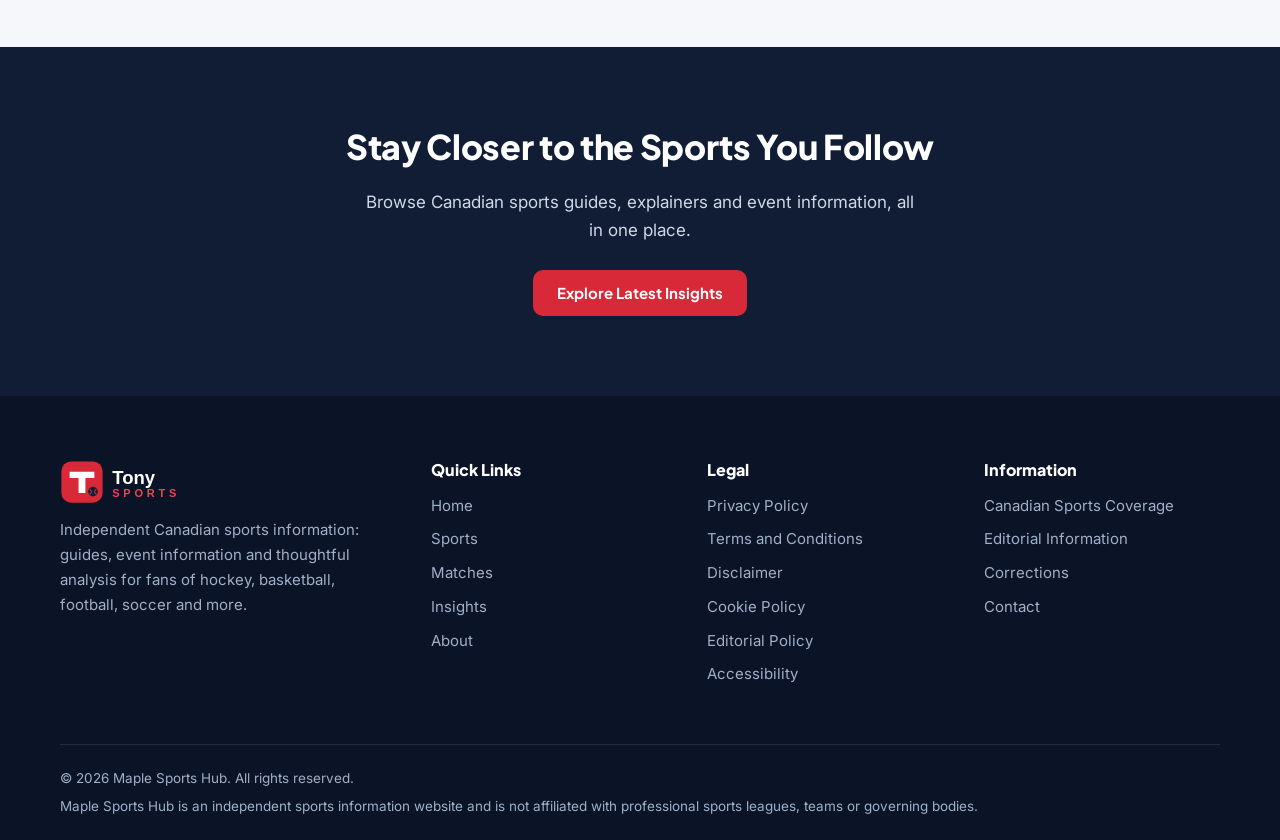
==== commit 290d832e: "Update index.html" ====
--- a/index.html
+++ b/index.html
@@ -2,8 +2,9 @@
 <html lang="en-CA">
 <head>
 <meta charset="utf-8">
+  <meta name="google-site-verification" content="XLswXzarJ4JNyM2Hc7euG_5tebrDrMsyJ0I1zX_D0R8" />
 <meta name="viewport" content="width=device-width, initial-scale=1">
-<title>Maple Sports Hub | Canadian Sports News, Guides & Insights</title>
+<title>Tony Sports Hub | Canadian Sports News, Guides & Insights</title>
 <meta name="description" content="Explore Canadian hockey, basketball, football, soccer and more with accessible sports guides, event information and thoughtful analysis.">
 <link rel="canonical" href="https://kritikatechbite.github.io/Tonysport/index.html">
 <meta property="og:type" content="website"><meta property="og:site_name" content="Maple Sports Hub"><meta property="og:locale" content="en_CA">
